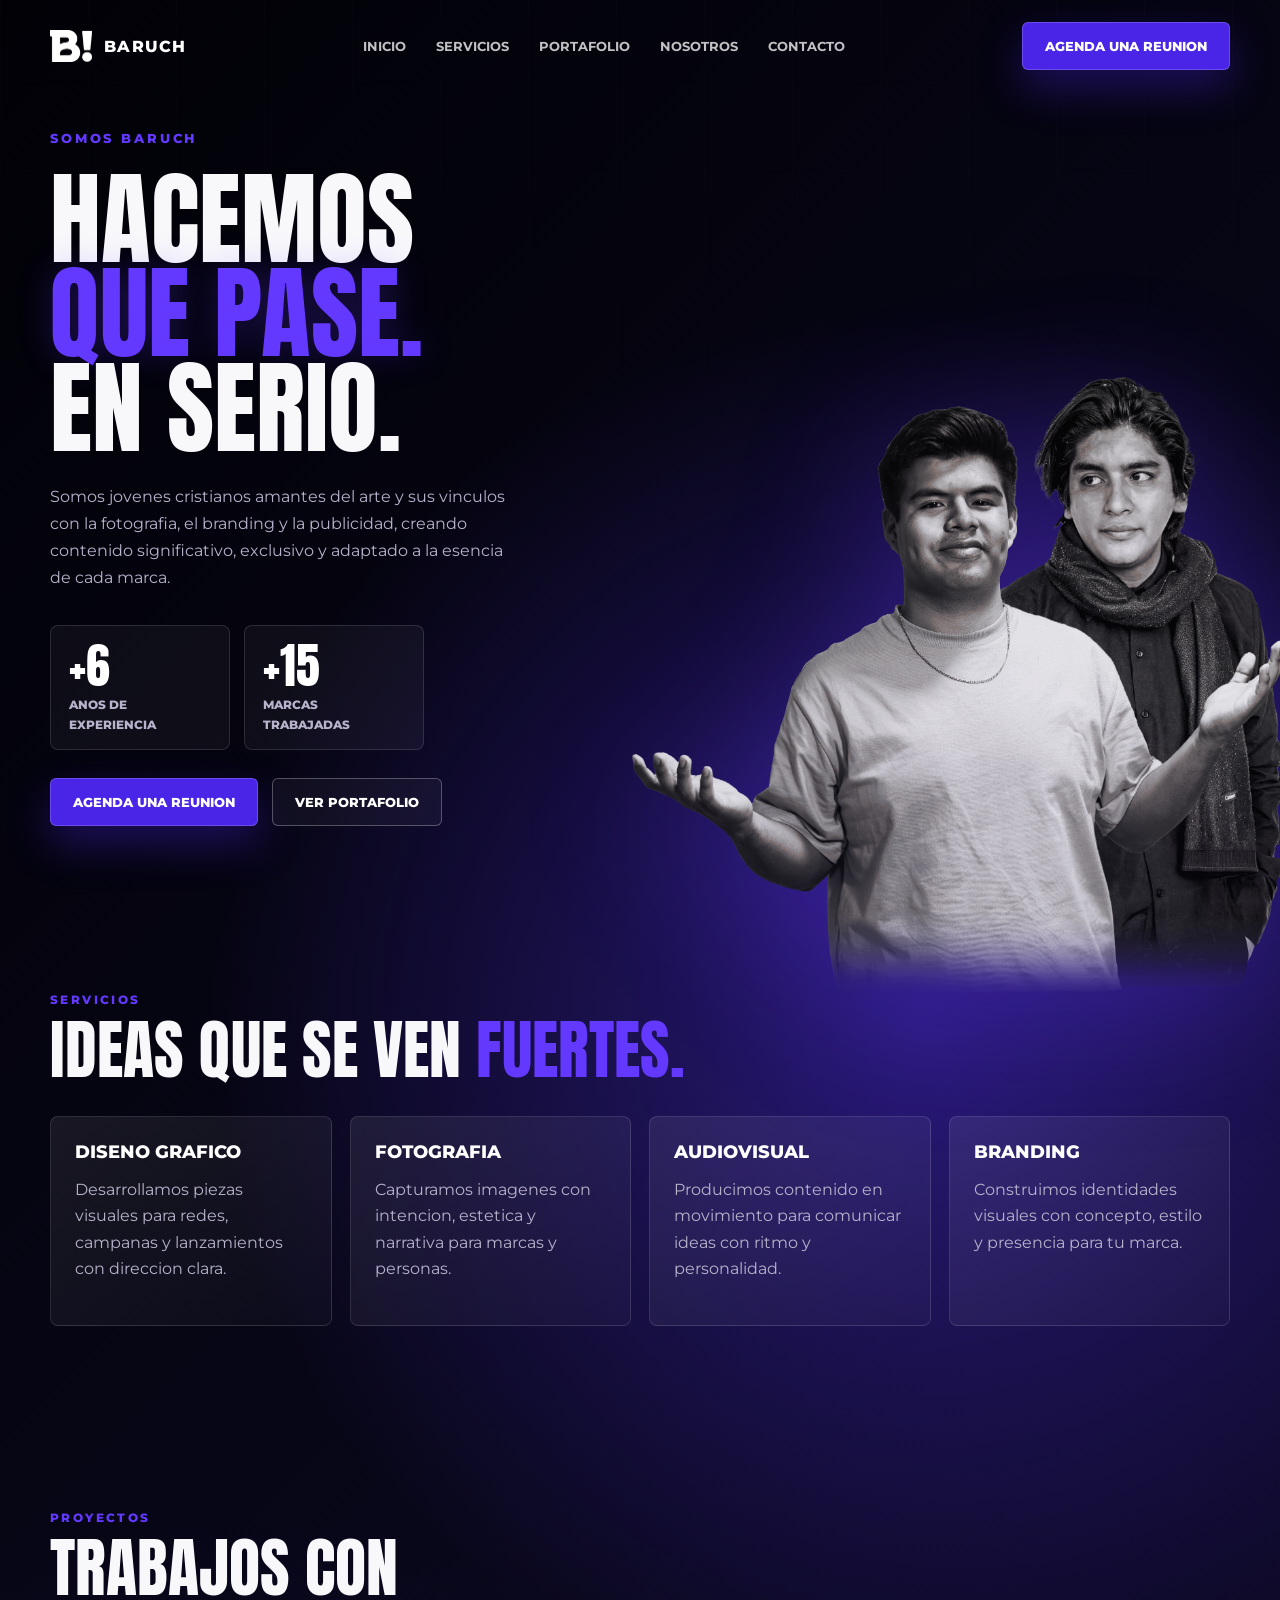
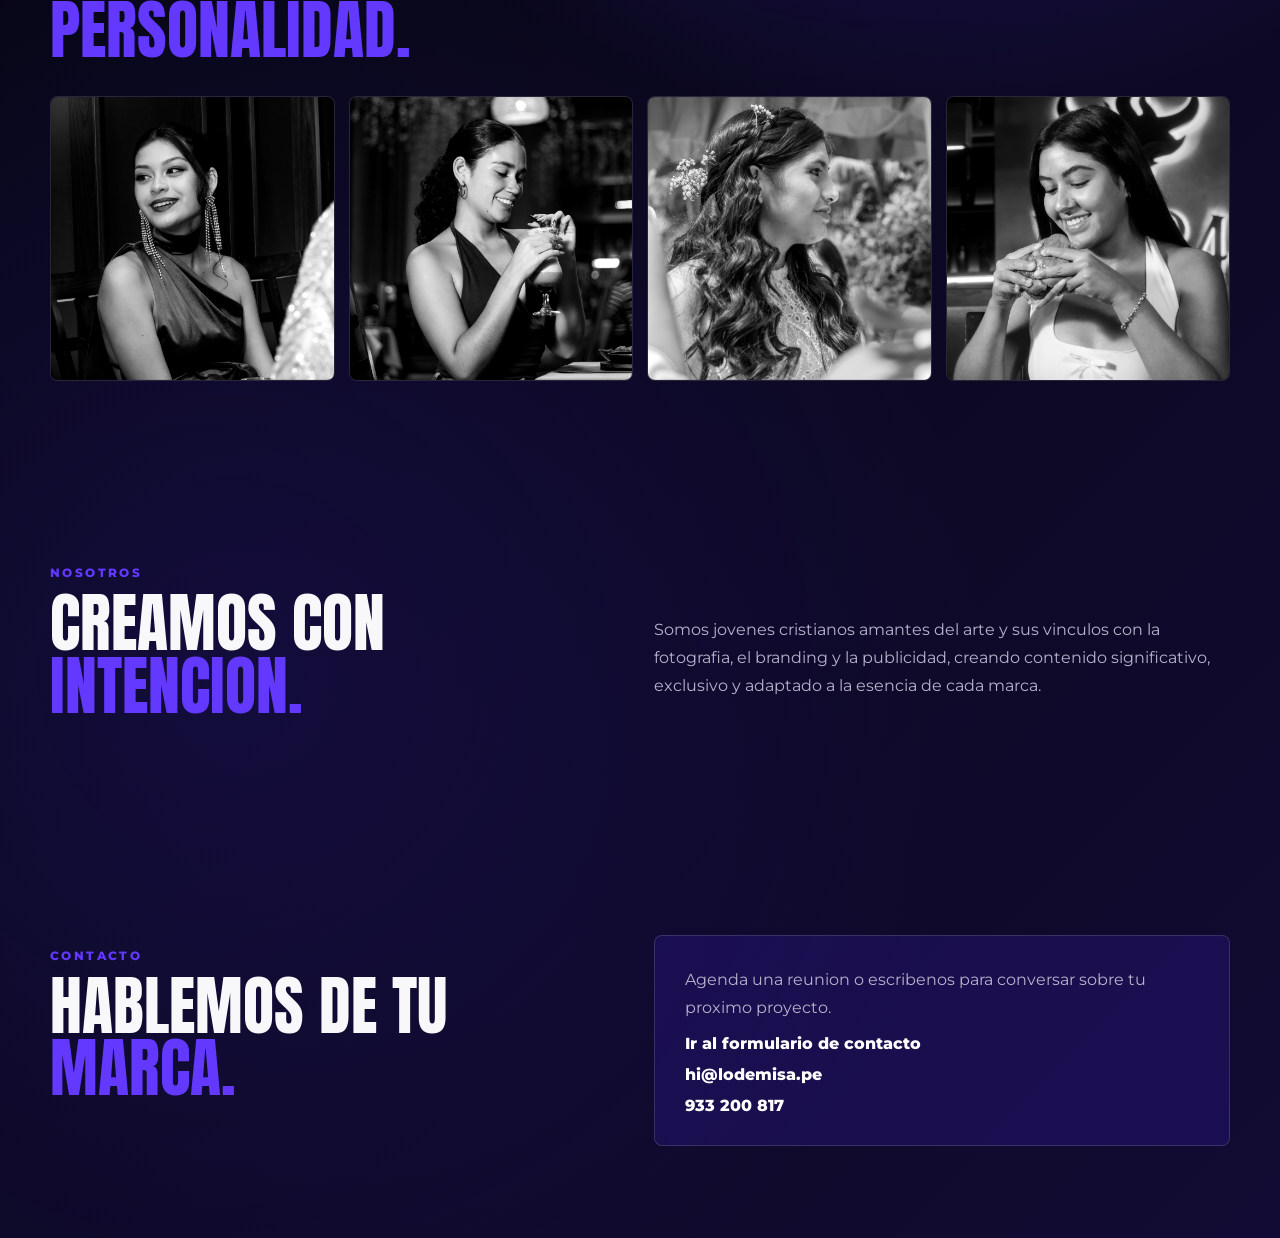
==== index.html @ 12bc4b77 "Raise image higher and fix counter animation" ====
﻿<!DOCTYPE html>
<html lang="es">
<head>
<meta charset="UTF-8">
<meta name="viewport" content="width=device-width, initial-scale=1.0">
<title>BARUCH Agency</title>
<link rel="icon" type="image/png" href="multimedia/BARUCH LOGO - 3D.jpg">
<link rel="preconnect" href="https://fonts.googleapis.com">
<link rel="preconnect" href="https://fonts.gstatic.com" crossorigin>
<link href="https://fonts.googleapis.com/css2?family=Anton&family=Montserrat:wght@400;600;700;800&display=swap" rel="stylesheet">
<!-- Updated deployment -->

<style>
:root{
    --bg:#05040d;
    --bg-deep:#010106;
    --purple:#4a25e8;
    --purple-bright:#6338ff;
    --white:#f8f8fb;
    --muted:#b8b3cc;
}
*{ margin:0; padding:0; box-sizing:border-box; }
html{ scroll-behavior:smooth; }
body{
    min-height:100vh;
    color:var(--white);
    font-family:'Montserrat',Arial,sans-serif;
    background:
        radial-gradient(circle at 72% 36%, rgba(88,51,255,.42), transparent 35%),
        radial-gradient(circle at 18% 80%, rgba(44,28,145,.25), transparent 30%),
        linear-gradient(135deg, var(--bg-deep) 0%, #080719 48%, #120b33 100%);
    overflow-x:hidden;
}
body::before{
    content:"";
    position:fixed;
    inset:0;
    pointer-events:none;
    background:
        linear-gradient(90deg, rgba(255,255,255,.035) 1px, transparent 1px),
        linear-gradient(0deg, rgba(255,255,255,.025) 1px, transparent 1px);
    background-size:88px 88px;
    mask-image:linear-gradient(to bottom, rgba(0,0,0,.4), transparent 70%);
}
.site-intro{
    position:fixed;
    inset:0;
    z-index:50;
    display:grid;
    place-items:center;
    background:#05040d;
    animation:introExit .7s ease forwards 1.9s;
}
.intro-logo{
    width:min(190px, 42vw);
    filter:drop-shadow(0 24px 70px rgba(99,56,255,.45));
    animation:introLogo 1.4s ease both;
}
.site-intro.is-hidden{
    display:none;
}
.container{ width:min(1180px, calc(100% - 40px)); margin:auto; position:relative; z-index:1; }
nav{ min-height:92px; display:flex; justify-content:space-between; align-items:center; gap:28px; }
.logo{ display:flex; align-items:center; gap:12px; color:white; font-weight:800; letter-spacing:.08em; text-decoration:none; }
.logo-mark{ width:42px; height:42px; display:block; object-fit:contain; }
.menu{ display:flex; gap:30px; align-items:center; }
.menu a{ color:rgba(255,255,255,.76); text-decoration:none; font-size:13px; font-weight:700; text-transform:uppercase; transition:.25s; }
.menu a:hover{ color:var(--white); }
.btn{
    display:inline-flex; align-items:center; justify-content:center;
    min-height:48px; padding:0 22px;
    border:1px solid rgba(255,255,255,.18); border-radius:6px;
    background:var(--purple); color:white; text-decoration:none;
    font-size:13px; font-weight:800; text-transform:uppercase;
    box-shadow:0 18px 42px rgba(74,37,232,.35);
}
.btn-secondary{
    display:inline-flex; align-items:center; justify-content:center;
    min-height:48px; padding:0 22px;
    border:1px solid rgba(255,255,255,.28); border-radius:6px;
    color:white; text-decoration:none; font-size:13px; font-weight:800;
    text-transform:uppercase; background:rgba(255,255,255,.04);
}
.hero{
    min-height:calc(100vh - 92px);
    display:grid;
    grid-template-columns:minmax(310px,.9fr) minmax(360px,1.1fr);
    align-items:center;
    gap:26px;
    position:relative;
}
.hero-left{ padding-bottom:36px; position:relative; z-index:3; }
.hero-small{ margin-bottom:26px; color:var(--purple-bright); font-size:13px; font-weight:800; letter-spacing:.22em; text-transform:uppercase; }
.hero-title-wrap{ position:relative; width:max-content; max-width:100%; margin-bottom:28px; }
.hero-title{ position:relative; z-index:1; max-width:530px; font-family:'Anton',Impact,'Arial Black',sans-serif; font-size:clamp(66px, 8vw, 116px); line-height:.92; font-weight:400; text-transform:uppercase; text-wrap:balance; }
.hero-title span{ display:block; color:var(--purple-bright); text-shadow:0 0 34px rgba(99,56,255,.28); }
.hero-resource{
    position:absolute;
    right:-120px;
    top:-140px;
    bottom:36px;
    width:clamp(500px, 60vw, 920px);
    height:auto;
    z-index:2;
    opacity:.96;
    filter:drop-shadow(0 30px 78px rgba(99,56,255,.42));
    transform-origin:center;
    animation:resourceReveal .8s ease-out both .35s, resourcePulse 5.6s ease-in-out infinite 1.2s;
}
.hero-text{ max-width:460px; margin-bottom:34px; color:var(--muted); line-height:1.7; font-size:16px; }
.hero-buttons{ display:flex; gap:14px; flex-wrap:wrap; }
.hero-stats{ display:grid; grid-template-columns:repeat(2, minmax(0, 180px)); gap:14px; margin:0 0 28px; }
.stat{ padding:16px 18px; border:1px solid rgba(255,255,255,.12); border-radius:8px; background:rgba(255,255,255,.045); animation:statIn .8s ease both; }
.stat:nth-child(2){ animation-delay:.12s; }
.stat strong{ display:block; margin-bottom:4px; color:white; font-family:'Anton',Impact,sans-serif; font-size:clamp(34px, 4vw, 48px); line-height:1; font-weight:400; }
.stat span{ color:var(--muted); font-size:12px; font-weight:800; line-height:1.35; text-transform:uppercase; }
.hero-right{ min-height:640px; position:relative; align-self:end; }

@keyframes introLogo{
    0%{ opacity:0; transform:scale(.82) translateY(18px); }
    45%{ opacity:1; transform:scale(1.04) translateY(0); }
    100%{ opacity:1; transform:scale(1); }
}

@keyframes introExit{
    to{ opacity:0; visibility:hidden; }
}

@keyframes resourceReveal{
    from{ opacity:0; transform:translateY(16px) scale(.82) rotate(-4deg); }
    to{ opacity:.92; transform:translateY(0) scale(1) rotate(0); }
}

@keyframes resourcePulse{
    0%, 100%{
        transform:translateY(0) scale(1) rotate(0);
        filter:drop-shadow(0 28px 70px rgba(99,56,255,.34));
    }
    45%{
        transform:translateY(-12px) scale(1.035) rotate(-1.5deg);
        filter:drop-shadow(0 38px 86px rgba(99,56,255,.5));
    }
    70%{
        transform:translateY(-7px) scale(1.01) rotate(1deg);
    }
}

@keyframes statIn{
    from{ opacity:0; transform:translateY(12px); }
    to{ opacity:1; transform:translateY(0); }
}

@media(prefers-reduced-motion:reduce){
    .site-intro,
    .intro-logo,
    .hero-resource,
    .stat{
        animation:none;
    }
}

.section{ padding:92px 0; scroll-margin-top:24px; }
.section-header{ max-width:720px; margin-bottom:34px; }
.section-kicker{ margin-bottom:12px; color:var(--purple-bright); font-size:12px; font-weight:800; letter-spacing:.2em; text-transform:uppercase; }
.section-title{ font-family:'Anton',Impact,'Arial Black',sans-serif; font-size:clamp(44px, 5vw, 72px); line-height:.98; font-weight:400; text-transform:uppercase; }
.section-title span{ color:var(--purple-bright); }

.cards{ display:grid; grid-template-columns:repeat(4, minmax(0, 1fr)); gap:18px; }
.card{ display:block; min-height:210px; padding:24px; border:1px solid rgba(255,255,255,.12); border-radius:8px; background:linear-gradient(145deg, rgba(255,255,255,.08), rgba(255,255,255,.025)); text-decoration:none; transition:.25s; }
.card:hover{ border-color:rgba(255,255,255,.26); transform:translateY(-4px); }
.card h3{ margin-bottom:14px; color:white; font-size:18px; font-weight:800; text-transform:uppercase; }
.card p{ color:var(--muted); line-height:1.65; }

.project-grid{ display:grid; grid-template-columns:repeat(4, minmax(0, 1fr)); gap:14px; }
.project{ min-height:280px; overflow:hidden; border-radius:8px; border:1px solid rgba(255,255,255,.12); background:#0b0820; }
.project img{ width:100%; height:100%; min-height:280px; display:block; object-fit:cover; filter:grayscale(100%) contrast(1.06); transition:.3s; }
.project:hover img{ filter:grayscale(0%) contrast(1.05); transform:scale(1.04); }
.about-block, .contact-block{ display:grid; grid-template-columns:1fr 1fr; gap:28px; align-items:center; }
.about-block p, .contact-block p{ color:var(--muted); line-height:1.75; }
.contact-panel{ padding:30px; border-radius:8px; border:1px solid rgba(255,255,255,.14); background:rgba(74,37,232,.18); }
.contact-panel a{ display:block; margin-top:12px; color:white; font-weight:800; text-decoration:none; }

@media(max-width:960px){
    nav{ flex-wrap:wrap; justify-content:center; padding:18px 0; }
    .menu{ order:3; width:100%; justify-content:center; gap:18px; flex-wrap:wrap; }
    .hero{ min-height:auto; grid-template-columns:1fr; padding:42px 0 0; text-align:center; }
    .hero-left{ padding-bottom:0; }
    .hero-text{ margin-left:auto; margin-right:auto; }
    .hero-buttons{ justify-content:center; }
    .hero-title-wrap{ margin-left:auto; margin-right:auto; }
    .hero-resource{ right:8%; bottom:36px; width:min(360px, 86vw); opacity:.86; }
    .hero-stats{ justify-content:center; margin-left:auto; margin-right:auto; }
    .hero-right{ min-height:500px; overflow:hidden; }
    .cards, .project-grid, .about-block, .contact-block{ grid-template-columns:1fr; }
}
@media(max-width:620px){
    .container{ width:min(100% - 28px, 1180px); }
    nav .btn{ display:none; }
    .menu a{ font-size:12px; }
    .hero-title{ font-size:clamp(56px, 18vw, 84px); }
    .hero-stats{ grid-template-columns:1fr; }
    .hero-right{ min-height:420px; }
}
</style>
</head>

<body>
<div class="site-intro" id="siteIntro" aria-hidden="true">
    <img class="intro-logo" src="multimedia/ISOTIPO BARUCH!.png" alt="">
</div>

<div class="container">
    <nav>
        <a href="index.html#inicio" class="logo">
            <img src="multimedia/ISOTIPO BARUCH!.png" alt="Baruch Agency" class="logo-mark">
            <span>BARUCH</span>
        </a>
        <div class="menu">
            <a href="index.html#inicio">Inicio</a>
            <a href="index.html#servicios">Servicios</a>
            <a href="light.html">Portafolio</a>
            <a href="index.html#nosotros">Nosotros</a>
            <a href="pagjavasscrio.html">Contacto</a>
        </div>
        <a href="pagjavasscrio.html" class="btn">Agenda una reunion</a>
    </nav>

    <section class="hero" id="inicio">
        <div class="hero-left">
            <div class="hero-small">Somos Baruch</div>
            <div class="hero-title-wrap">
                <h1 class="hero-title">
                    Hacemos
                    <span>que pase.</span>
                    En serio.
                </h1>
            </div>
            <p class="hero-text">
                Somos jovenes cristianos amantes del arte y sus vinculos con la fotografia, el branding y la publicidad, creando contenido significativo, exclusivo y adaptado a la esencia de cada marca.
            </p>
            <div class="hero-stats" aria-label="Indicadores de Baruch">
                <div class="stat">
                    <strong data-count="6">+0</strong>
                    <span>anos de experiencia</span>
                </div>
                <div class="stat">
                    <strong data-count="15">+0</strong>
                    <span>marcas trabajadas</span>
                </div>
            </div>
            <div class="hero-buttons">
                <a href="pagjavasscrio.html" class="btn">Agenda una reunion</a>
                <a href="light.html#videos" class="btn-secondary">Ver portafolio</a>
            </div>
        </div>

        <div class="hero-right" aria-hidden="true">
            <img class="hero-resource" src="multimedia/RECURSO - BARUCH1.png" alt="">
        </div>
    </section>

    <section class="section" id="servicios">
        <div class="section-header">
            <div class="section-kicker">Servicios</div>
            <h2 class="section-title">Ideas que se ven <span>fuertes.</span></h2>
        </div>
        <div class="cards">
            <a class="card" href="light.html#piezas-graficas">
                <h3>Diseno Grafico</h3>
                <p>Desarrollamos piezas visuales para redes, campanas y lanzamientos con direccion clara.</p>
            </a>
            <a class="card" href="light.html#videos">
                <h3>Fotografia</h3>
                <p>Capturamos imagenes con intencion, estetica y narrativa para marcas y personas.</p>
            </a>
            <a class="card" href="light.html#videos">
                <h3>Audiovisual</h3>
                <p>Producimos contenido en movimiento para comunicar ideas con ritmo y personalidad.</p>
            </a>
            <a class="card" href="light.html#branding">
                <h3>Branding</h3>
                <p>Construimos identidades visuales con concepto, estilo y presencia para tu marca.</p>
            </a>
        </div>
    </section>
    <section class="section" id="proyectos">
        <div class="section-header">
            <div class="section-kicker">Proyectos</div>
            <h2 class="section-title">Trabajos con <span>personalidad.</span></h2>
        </div>
        <div class="project-grid">
            <a class="project" href="light.html#piezas-graficas" aria-label="Ver portafolio">
                <img src="multimedia/karina.png" alt="Proyecto Karina">
            </a>
            <a class="project" href="light.html#piezas-graficas" aria-label="Ver portafolio">
                <img src="multimedia/DOMI.png" alt="Proyecto Domi">
            </a>
            <a class="project" href="light.html#piezas-graficas" aria-label="Ver portafolio">
                <img src="multimedia/tambo.png" alt="Proyecto Tambo">
            </a>
            <a class="project" href="light.html#piezas-graficas" aria-label="Ver portafolio">
                <img src="multimedia/BELEN.png" alt="Proyecto Belen">
            </a>
        </div>
    </section>

    <section class="section" id="nosotros">
        <div class="about-block">
            <div class="section-header">
                <div class="section-kicker">Nosotros</div>
                <h2 class="section-title">Creamos con <span>intencion.</span></h2>
            </div>
            <p>Somos jovenes cristianos amantes del arte y sus vinculos con la fotografia, el branding y la publicidad, creando contenido significativo, exclusivo y adaptado a la esencia de cada marca.</p>
        </div>
    </section>

    <section class="section" id="contacto">
        <div class="contact-block">
            <div class="section-header">
                <div class="section-kicker">Contacto</div>
                <h2 class="section-title">Hablemos de tu <span>marca.</span></h2>
            </div>
            <div class="contact-panel">
                <p>Agenda una reunion o escribenos para conversar sobre tu proximo proyecto.</p>
                <a href="pagjavasscrio.html">Ir al formulario de contacto</a>
                <a href="mailto:hi@lodemisa.pe">hi@lodemisa.pe</a>
                <a href="tel:+51933200817">933 200 817</a>
            </div>
        </div>
    </section>
</div>
<script>
const intro = document.getElementById("siteIntro");
window.addEventListener("load", () => {
    window.setTimeout(() => intro.classList.add("is-hidden"), 2600);
});

const counters = document.querySelectorAll("[data-count]");
const animateCounter = (counter) => {
    const target = Number(counter.dataset.count);
    const duration = 850;
    const start = performance.now();

    const tick = (now) => {
        const progress = Math.min((now - start) / duration, 1);
        const eased = 1 - Math.pow(1 - progress, 3);
        counter.textContent = `+${Math.round(target * eased)}`;
        if (progress < 1) requestAnimationFrame(tick);
    };

    requestAnimationFrame(tick);
};

const counterObserver = new IntersectionObserver((entries, observer) => {
    entries.forEach((entry) => {
        if (!entry.isIntersecting) return;
        animateCounter(entry.target);
        observer.unobserve(entry.target);
    });
}, { threshold:.5 });

// Observe counters and trigger animation if already visible
window.addEventListener("DOMContentLoaded", () => {
    counters.forEach((counter) => {
        animateCounter(counter);
        counterObserver.observe(counter);
    });
});

</script>
</body>
</html>
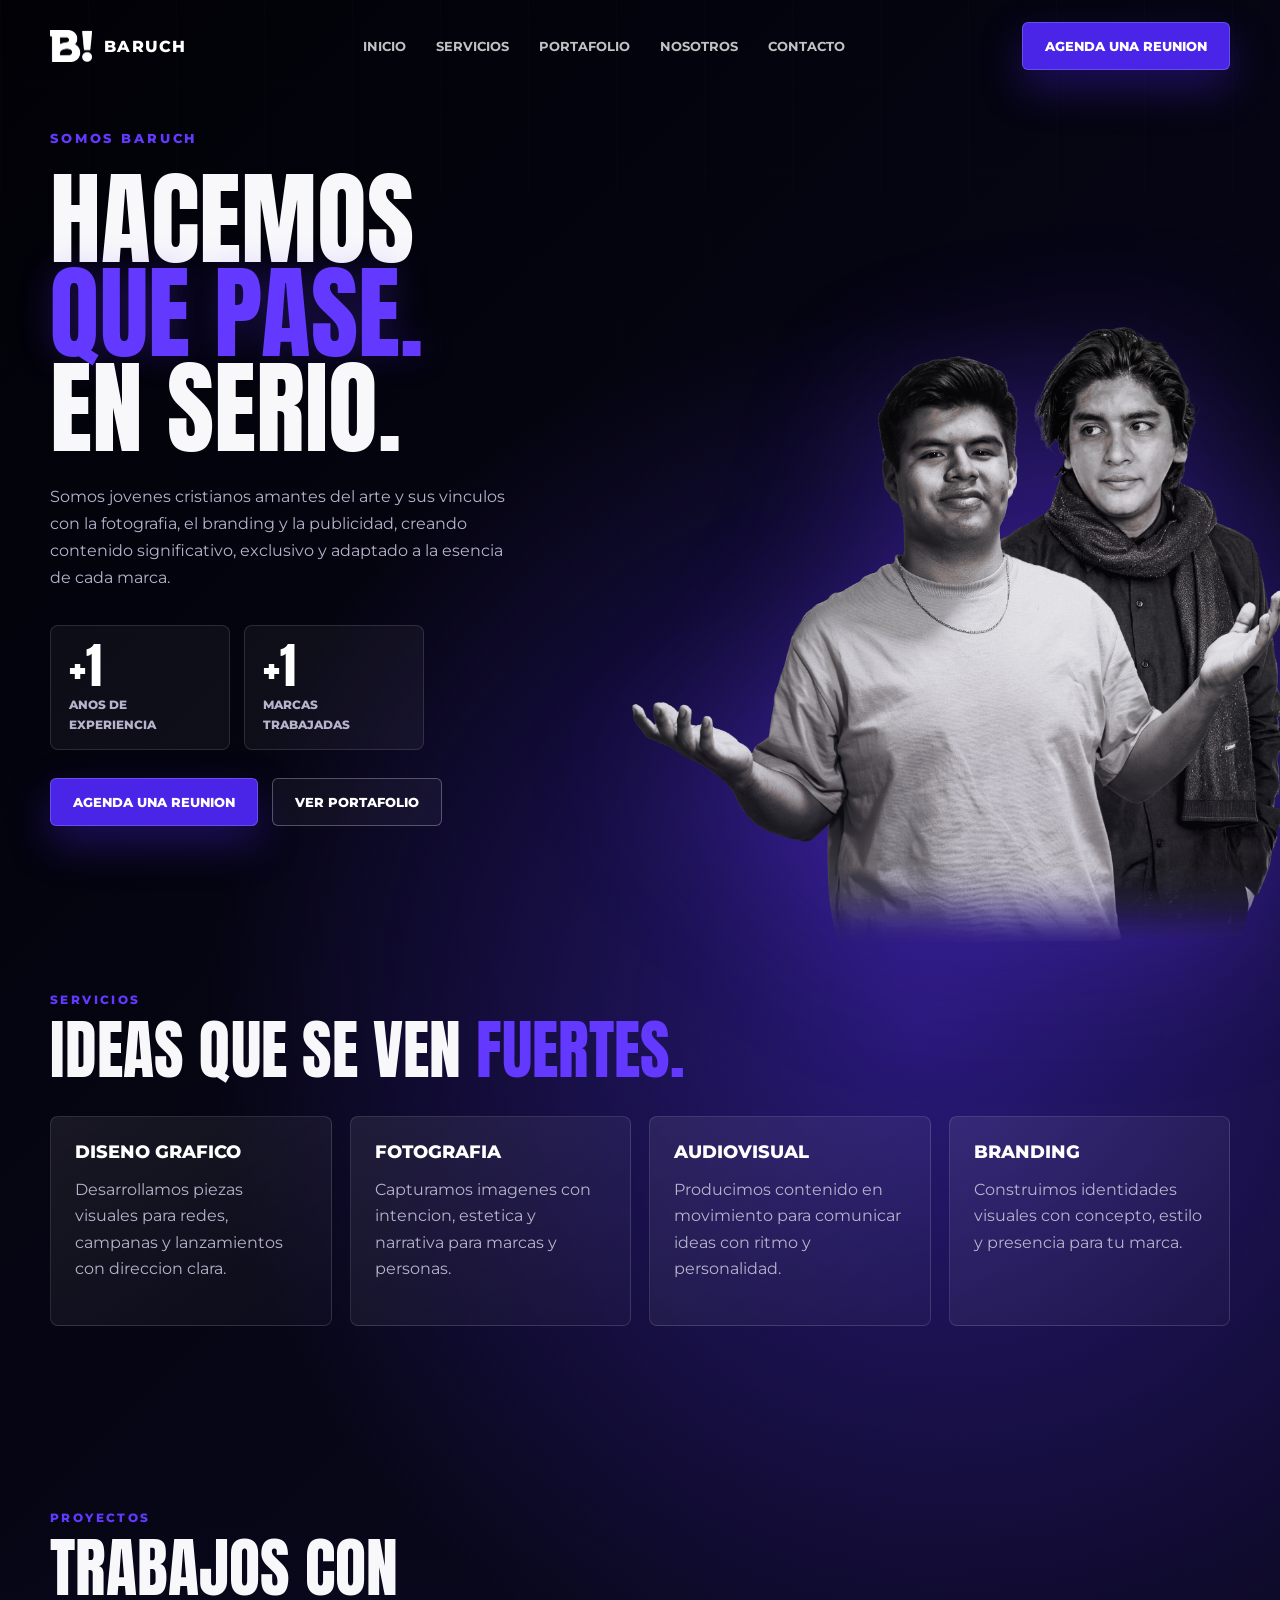
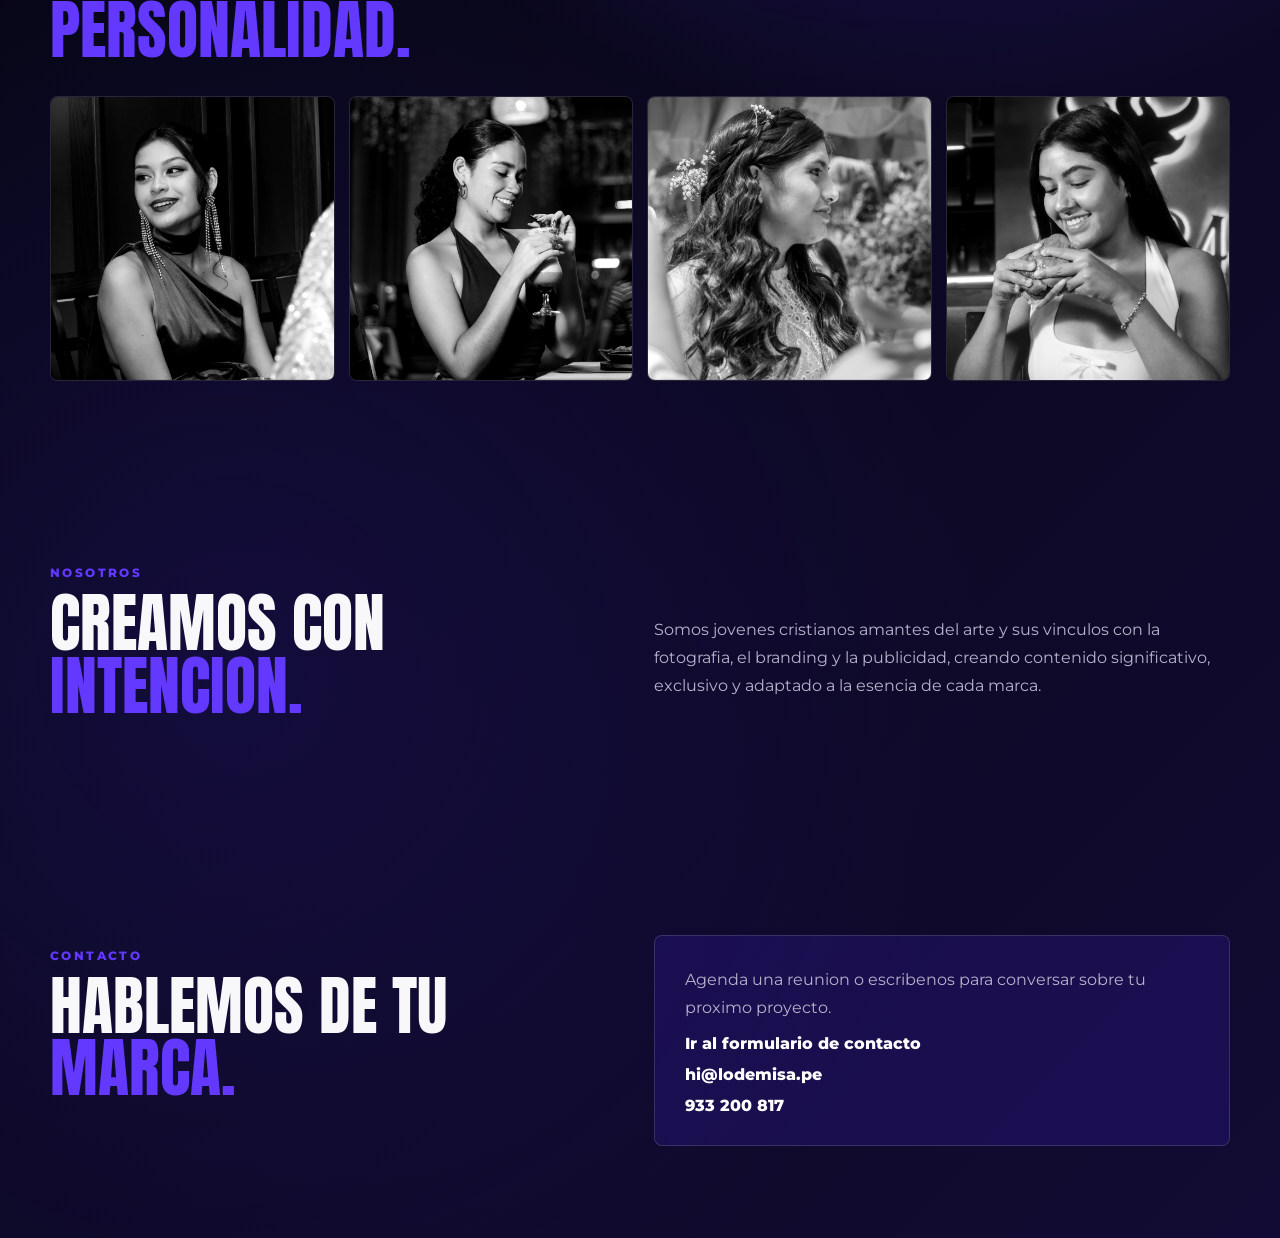
==== commit e49fcef3: "Actualizacion" ====
--- a/index.html
+++ b/index.html
@@ -97,7 +97,7 @@
 .hero-resource{
     position:absolute;
     right:-120px;
-    top:-140px;
+    top:-190px;
     bottom:36px;
     width:clamp(500px, 60vw, 920px);
     height:auto;
@@ -331,17 +331,15 @@
 </div>
 <script>
 const intro = document.getElementById("siteIntro");
-window.addEventListener("load", () => {
-    window.setTimeout(() => intro.classList.add("is-hidden"), 2600);
-});
-
 const counters = document.querySelectorAll("[data-count]");
+
 const animateCounter = (counter) => {
     const target = Number(counter.dataset.count);
-    const duration = 850;
-    const start = performance.now();
-
-    const tick = (now) => {
+    const duration = 1200;
+    const start = Date.now();
+
+    const tick = () => {
+        const now = Date.now();
         const progress = Math.min((now - start) / duration, 1);
         const eased = 1 - Math.pow(1 - progress, 3);
         counter.textContent = `+${Math.round(target * eased)}`;
@@ -359,14 +357,20 @@
     });
 }, { threshold:.5 });
 
-// Observe counters and trigger animation if already visible
-window.addEventListener("DOMContentLoaded", () => {
-    counters.forEach((counter) => {
-        animateCounter(counter);
-        counterObserver.observe(counter);
-    });
+window.addEventListener("load", () => {
+    setTimeout(() => {
+        intro.classList.add("is-hidden");
+
+        counters.forEach((counter) => {
+            const rect = counter.getBoundingClientRect();
+            if (rect.top < window.innerHeight && rect.bottom > 0) {
+                animateCounter(counter);
+            } else {
+                counterObserver.observe(counter);
+            }
+        });
+    }, 2600);
 });
-
 </script>
 </body>
-</html>
+</html>
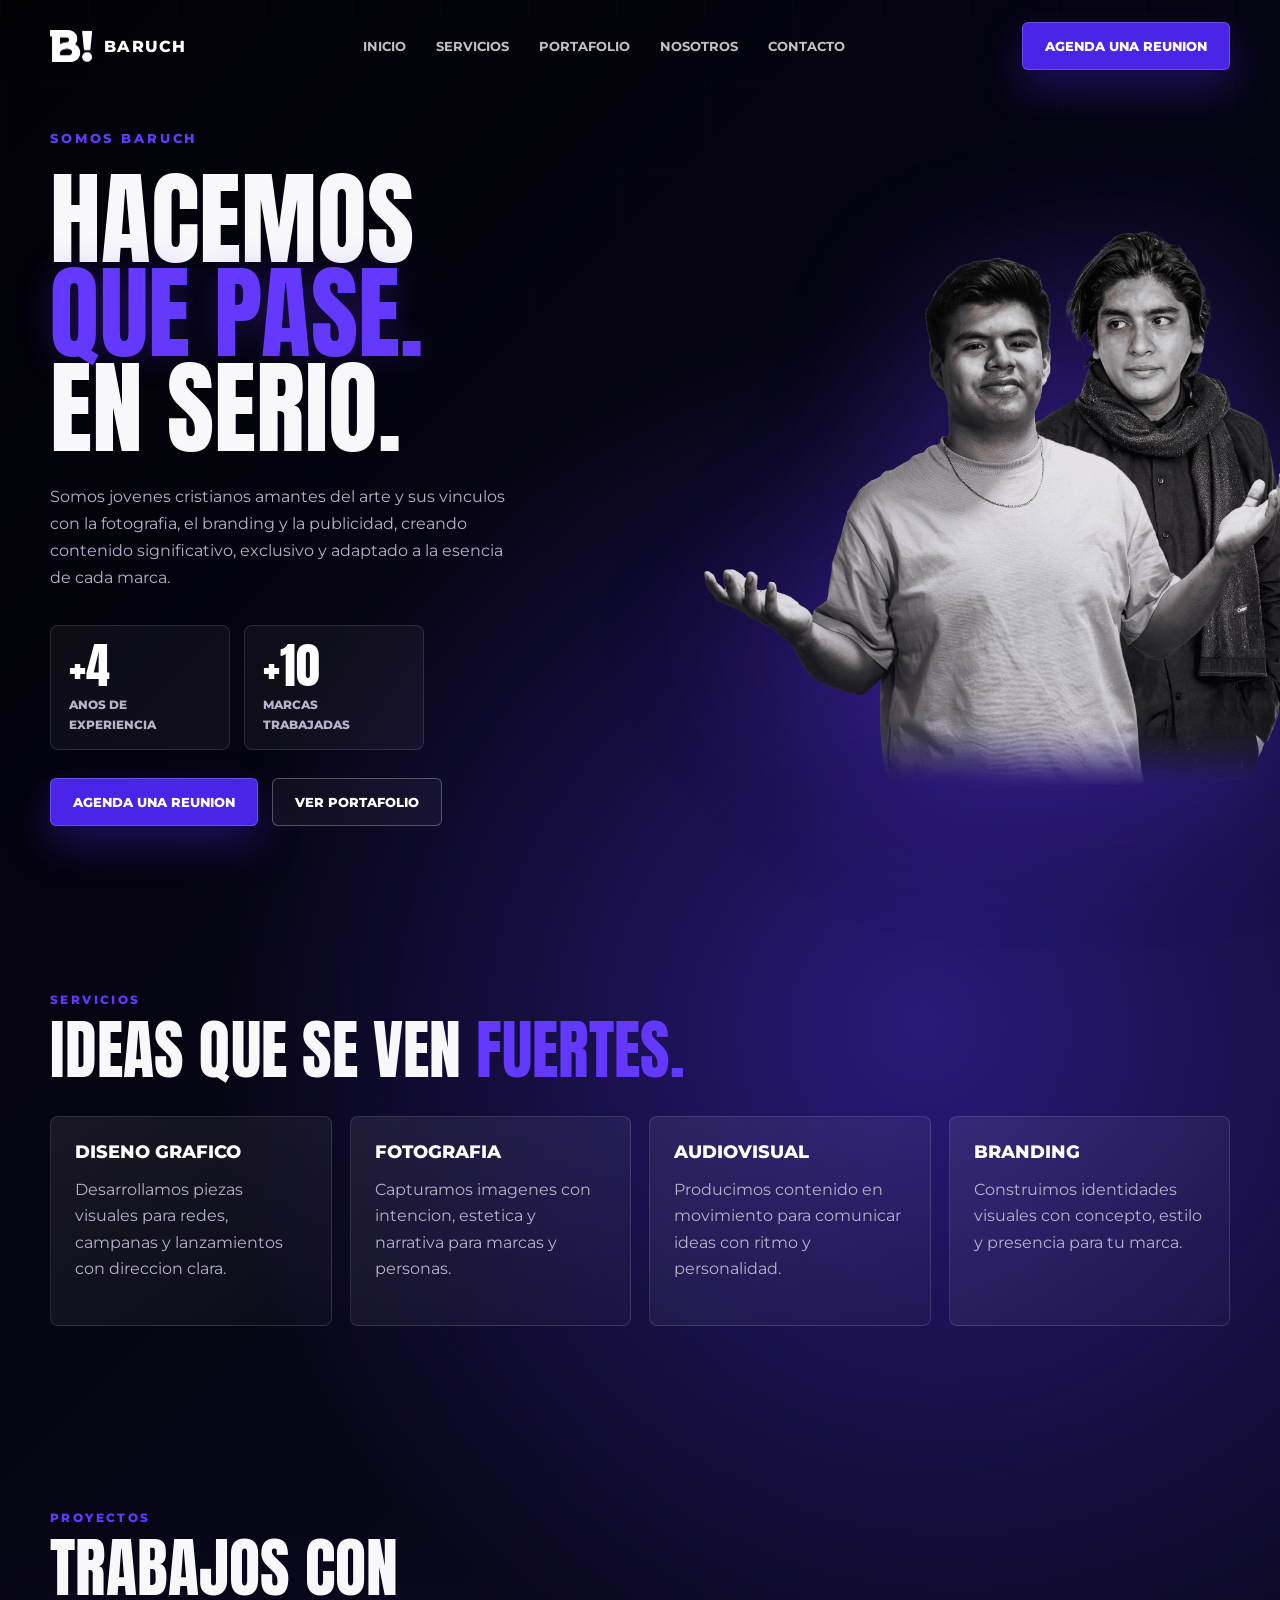
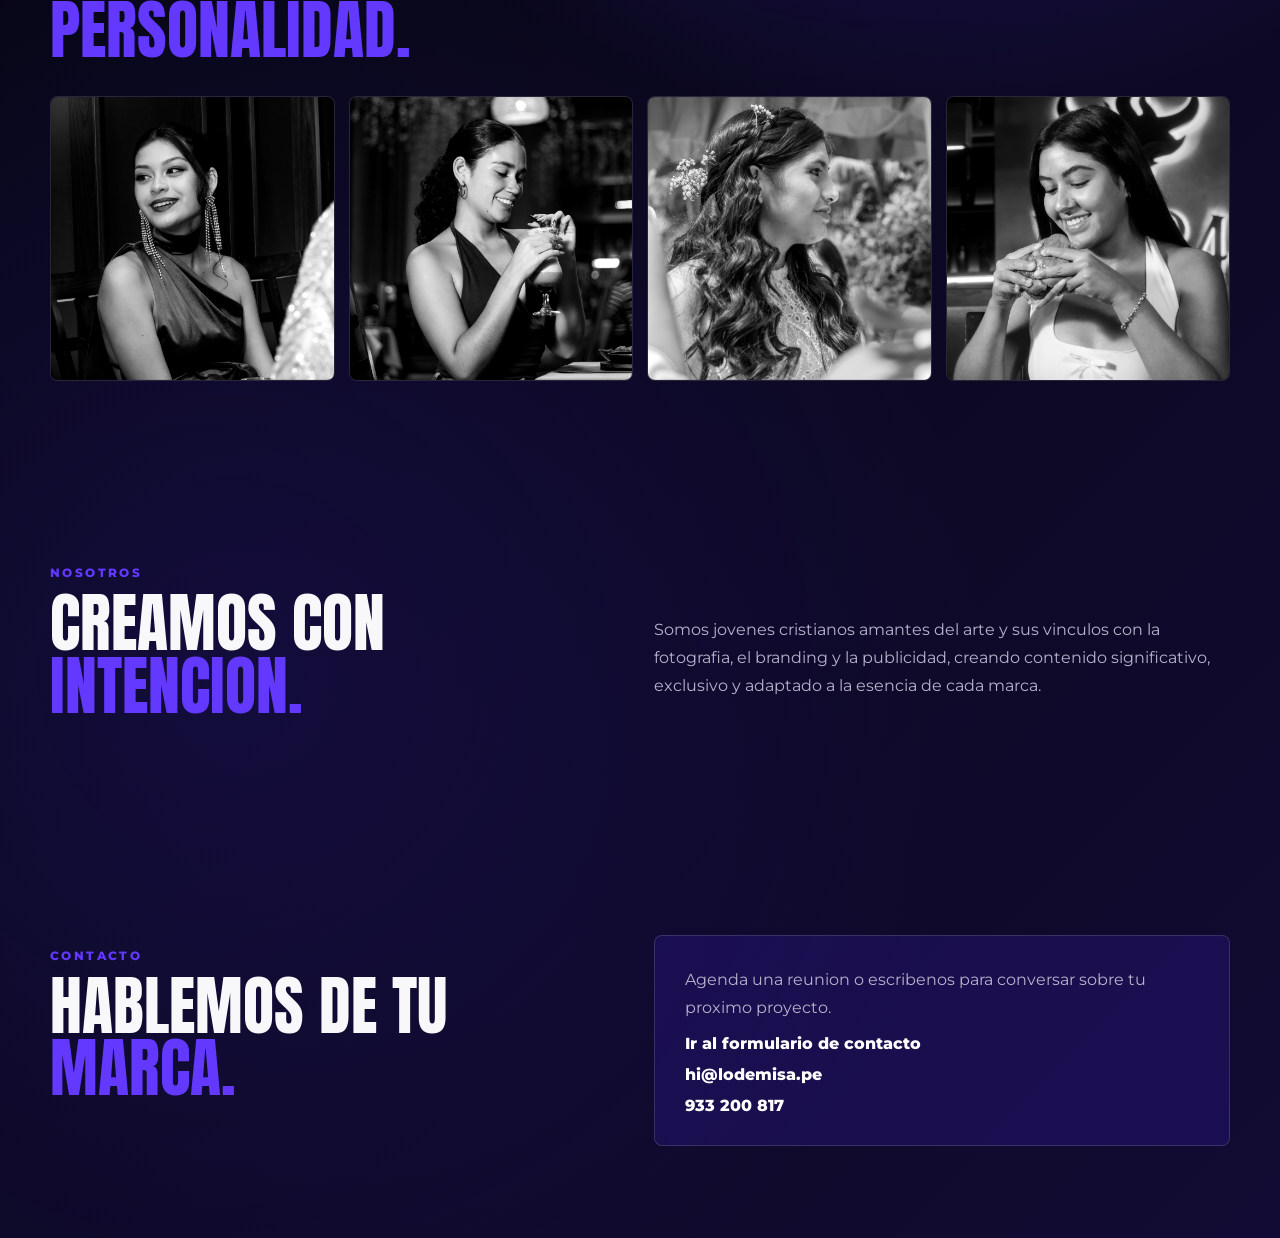
==== commit bdc026c3: "Actualizacion" ====
--- a/index.html
+++ b/index.html
@@ -97,9 +97,9 @@
 .hero-resource{
     position:absolute;
     right:-120px;
-    top:-190px;
+    top:-260px;
     bottom:36px;
-    width:clamp(500px, 60vw, 920px);
+    width:clamp(460px, 54vw, 820px);
     height:auto;
     z-index:2;
     opacity:.96;
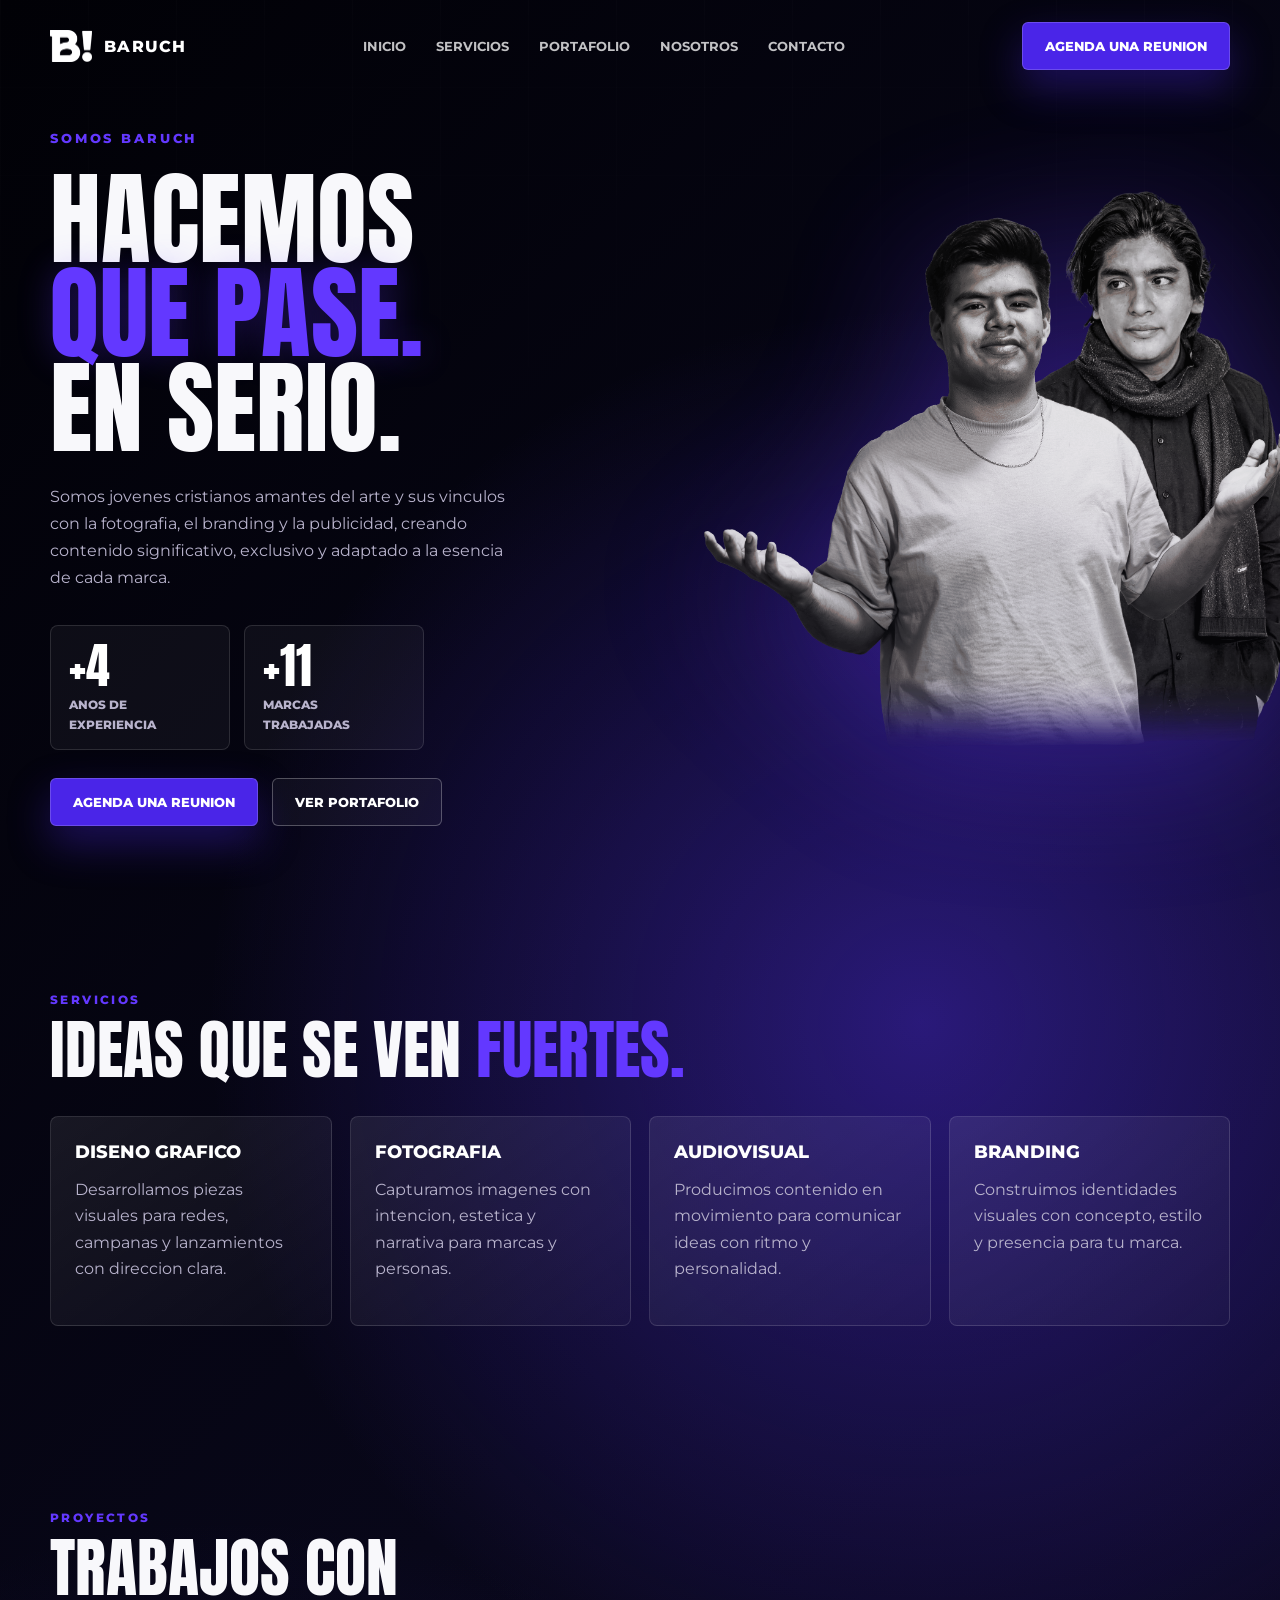
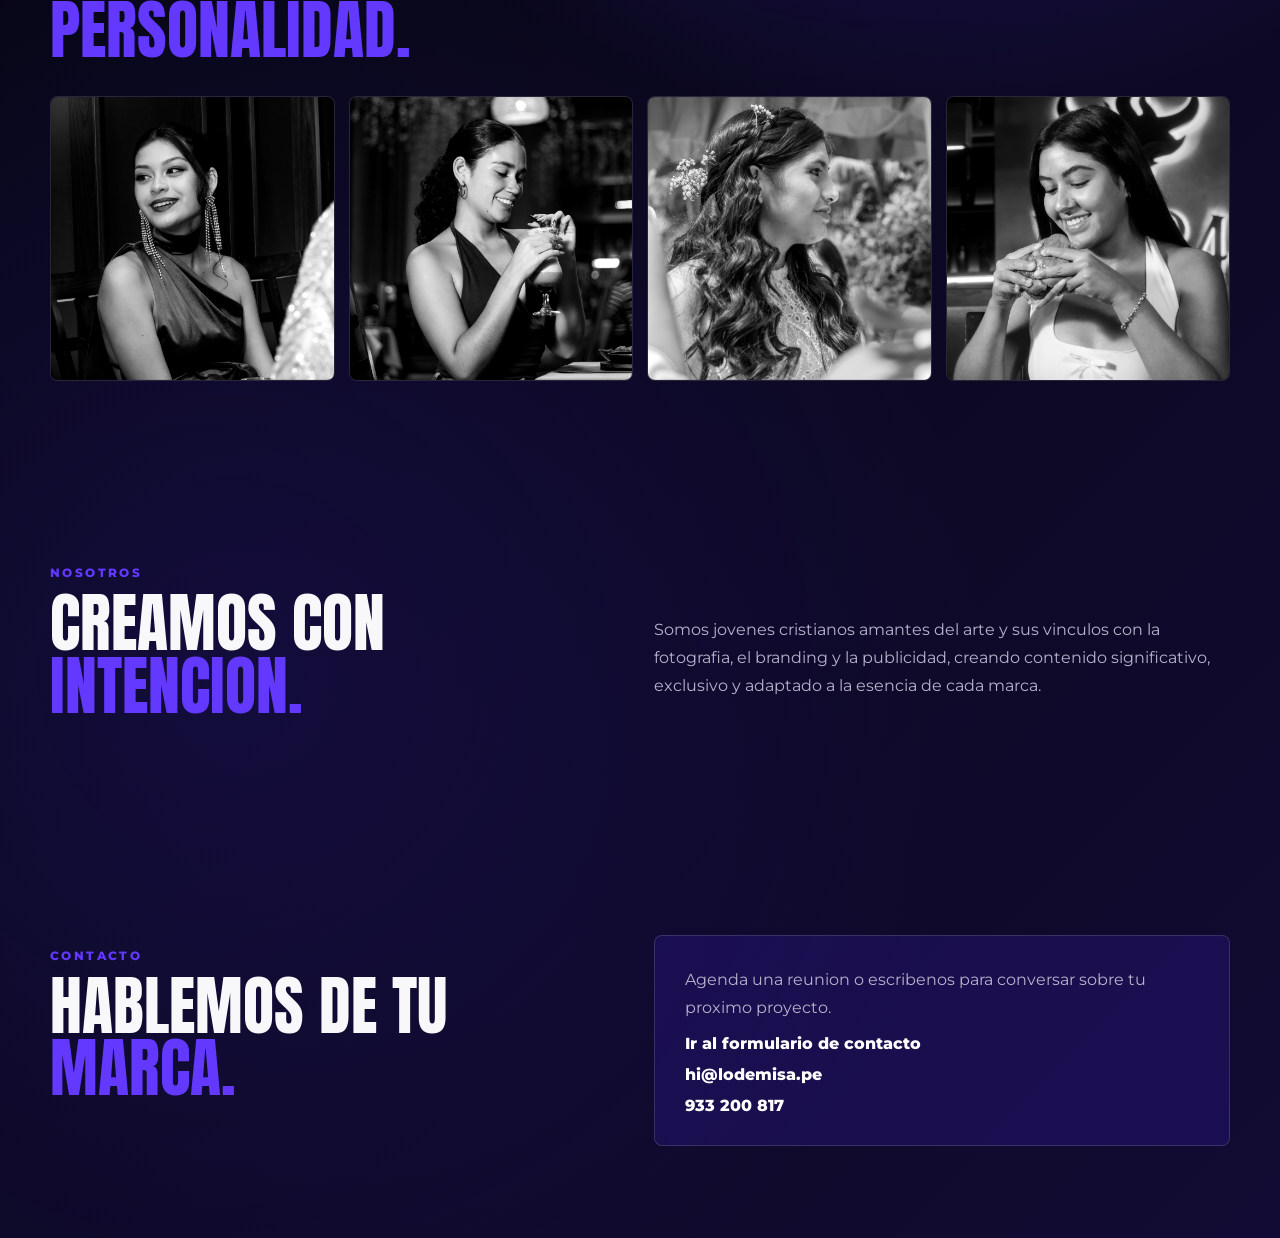
==== commit 9d8c74e9: "Actualizacion" ====
--- a/index.html
+++ b/index.html
@@ -97,7 +97,7 @@
 .hero-resource{
     position:absolute;
     right:-120px;
-    top:-260px;
+    top:-300px;
     bottom:36px;
     width:clamp(460px, 54vw, 820px);
     height:auto;
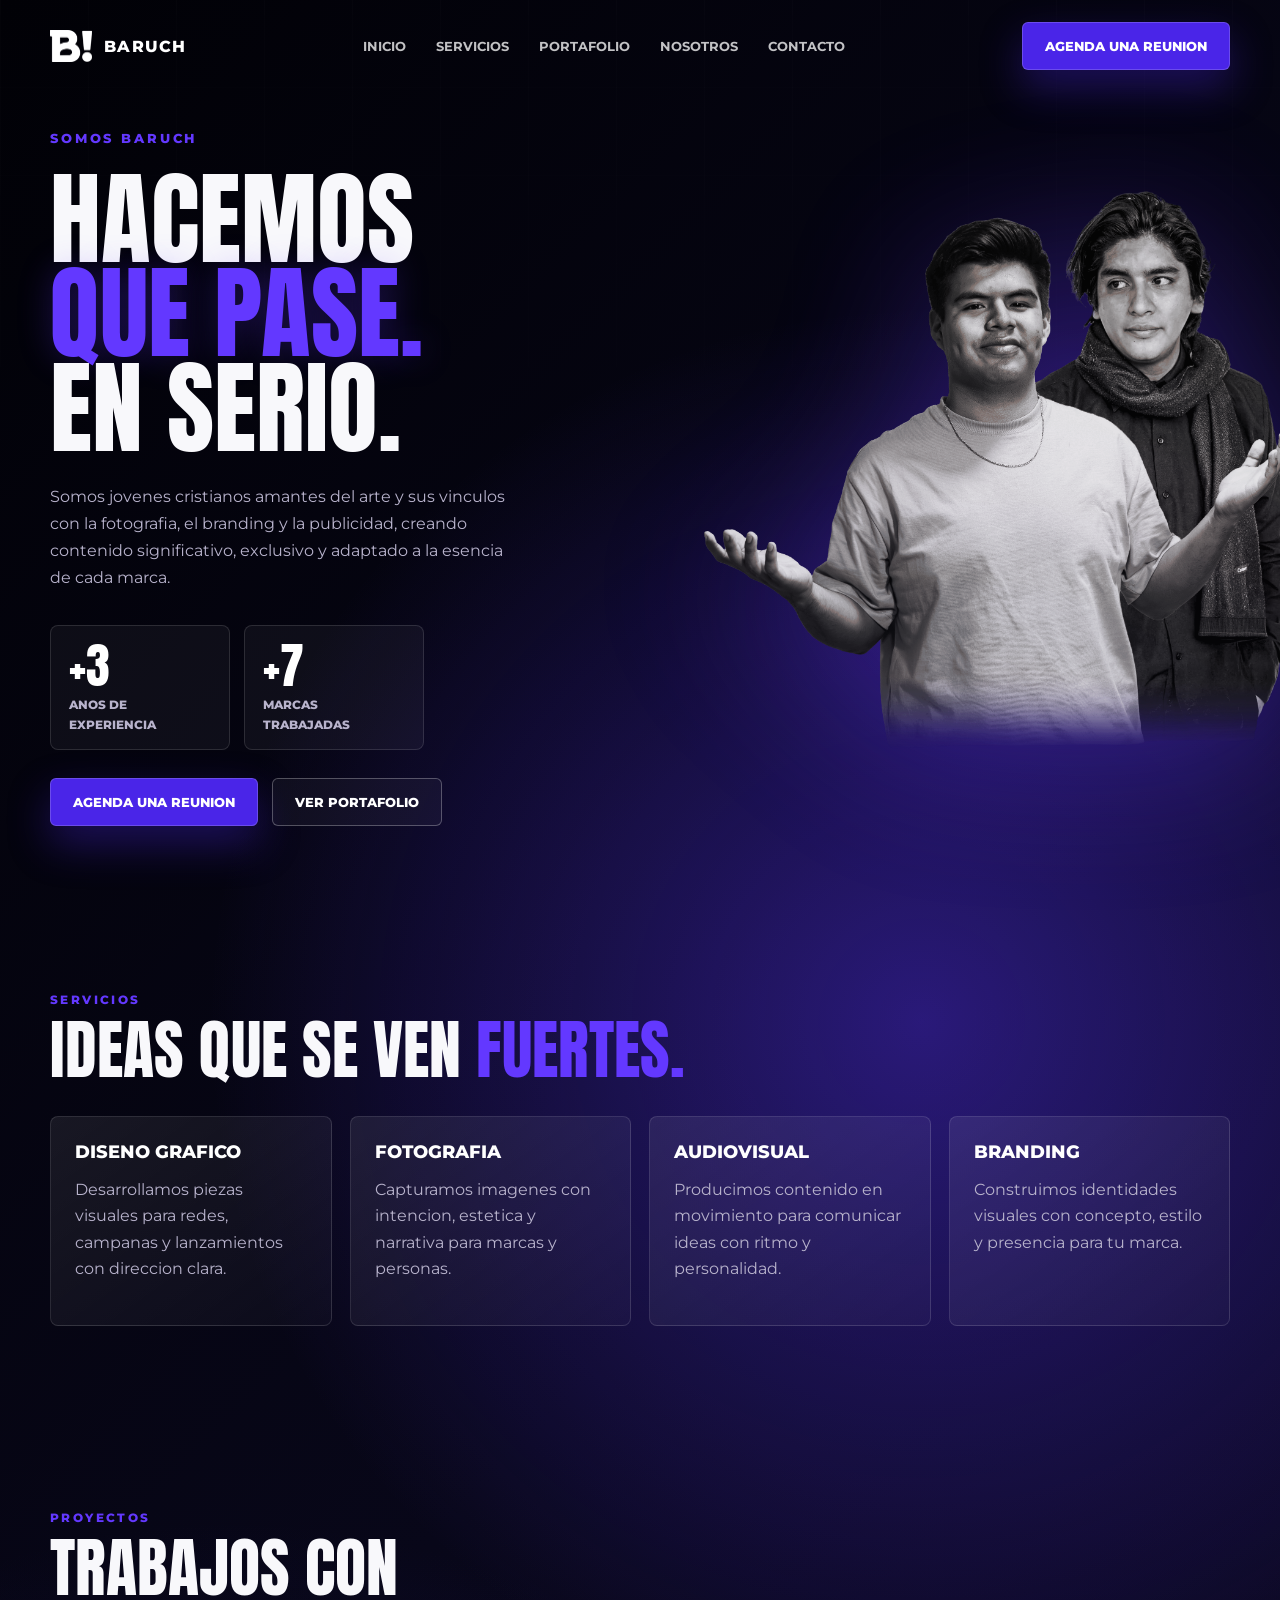
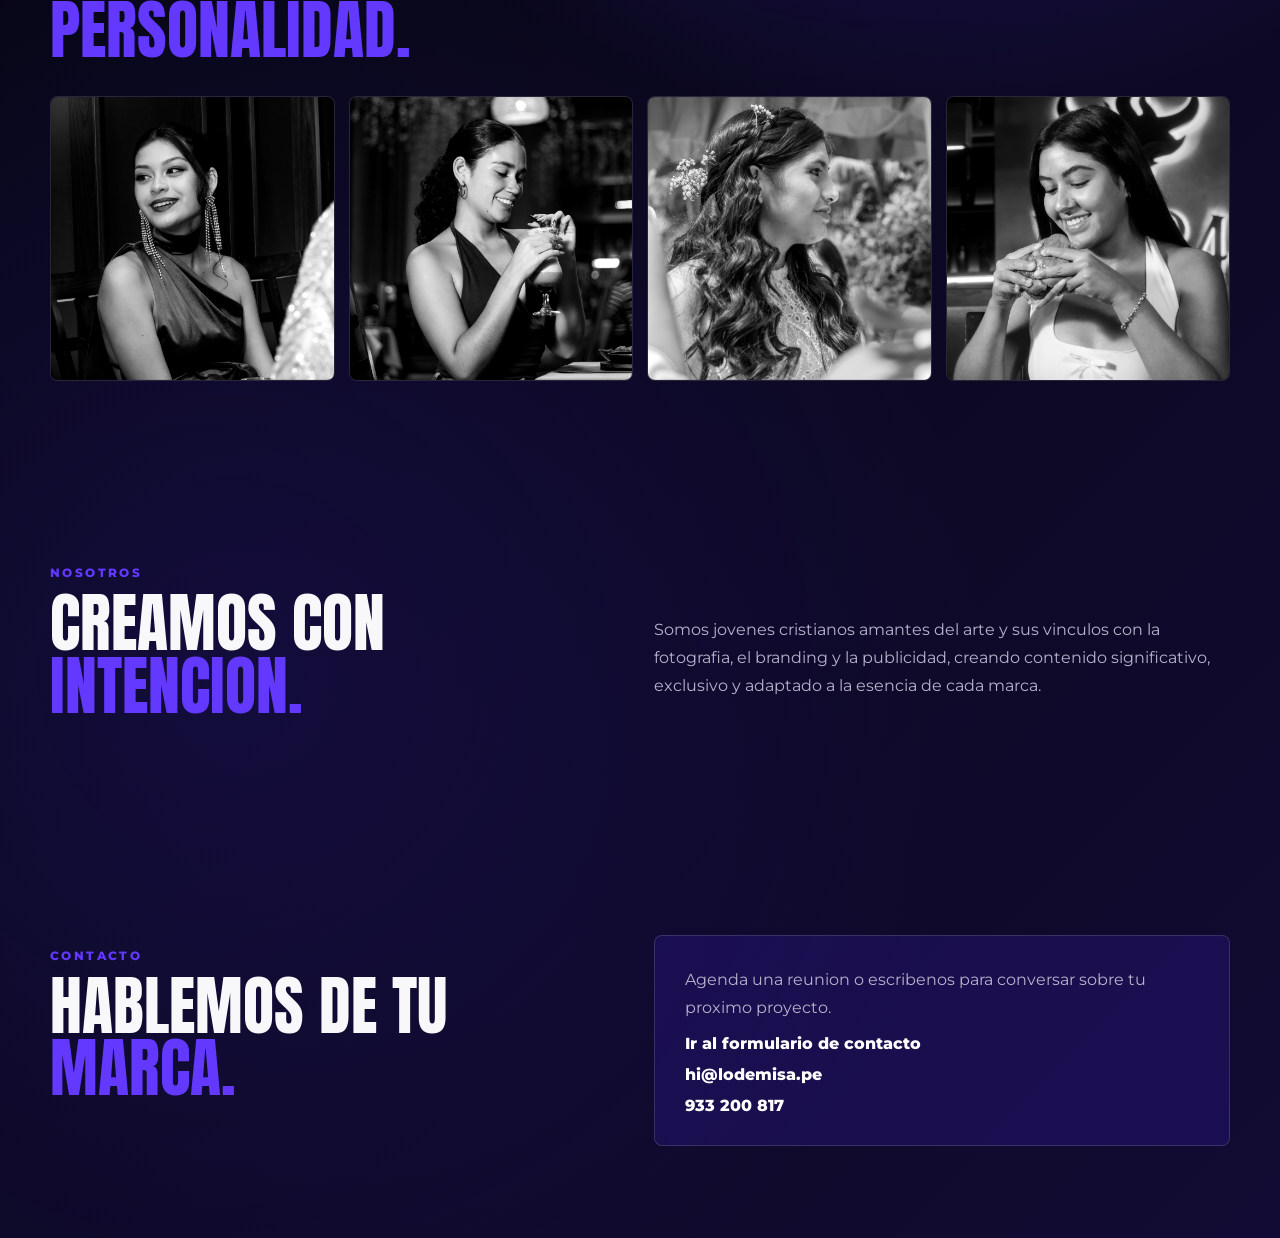
==== commit 4b342fe1: "Fix navigation links to work with GitHub Pages" ====
--- a/index.html
+++ b/index.html
@@ -211,15 +211,15 @@
 
 <div class="container">
     <nav>
-        <a href="index.html#inicio" class="logo">
+        <a href="#inicio" class="logo">
             <img src="multimedia/ISOTIPO BARUCH!.png" alt="Baruch Agency" class="logo-mark">
             <span>BARUCH</span>
         </a>
         <div class="menu">
-            <a href="index.html#inicio">Inicio</a>
-            <a href="index.html#servicios">Servicios</a>
+            <a href="#inicio">Inicio</a>
+            <a href="#servicios">Servicios</a>
             <a href="light.html">Portafolio</a>
-            <a href="index.html#nosotros">Nosotros</a>
+            <a href="#nosotros">Nosotros</a>
             <a href="pagjavasscrio.html">Contacto</a>
         </div>
         <a href="pagjavasscrio.html" class="btn">Agenda una reunion</a>
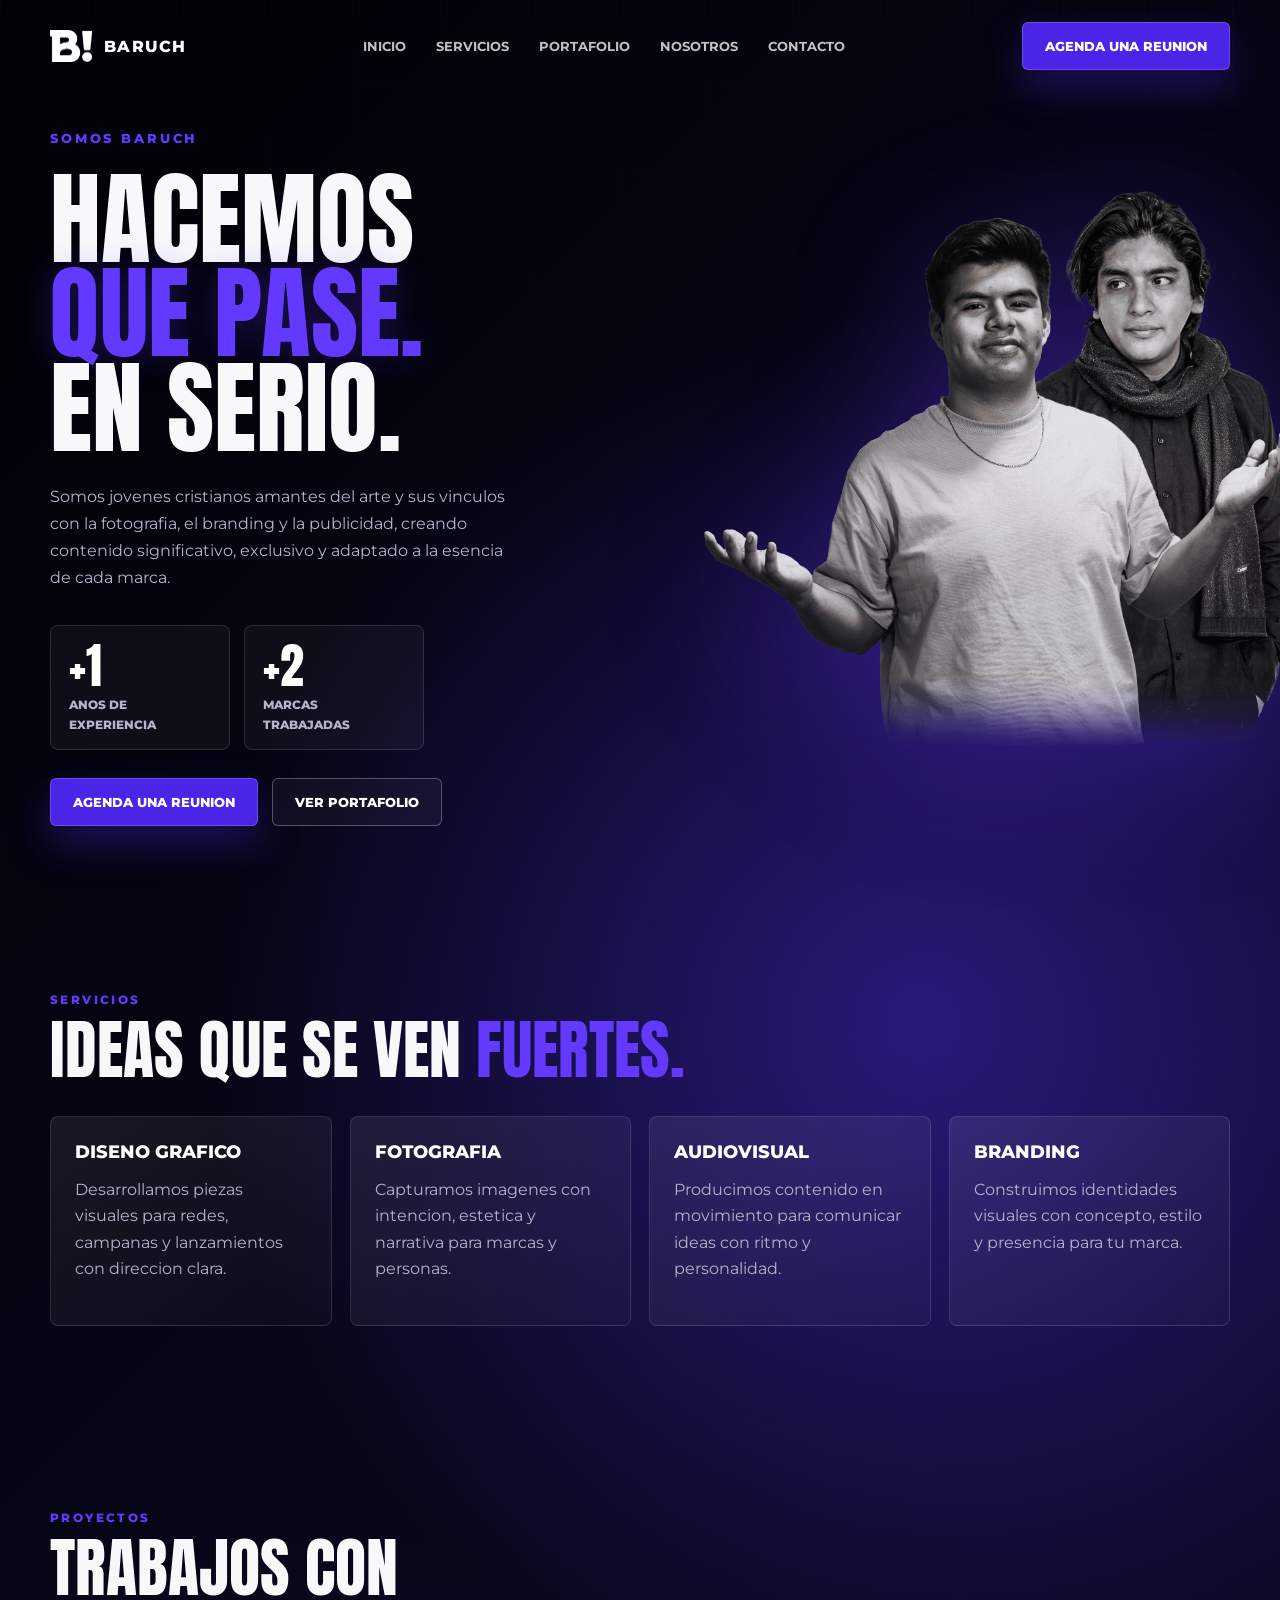
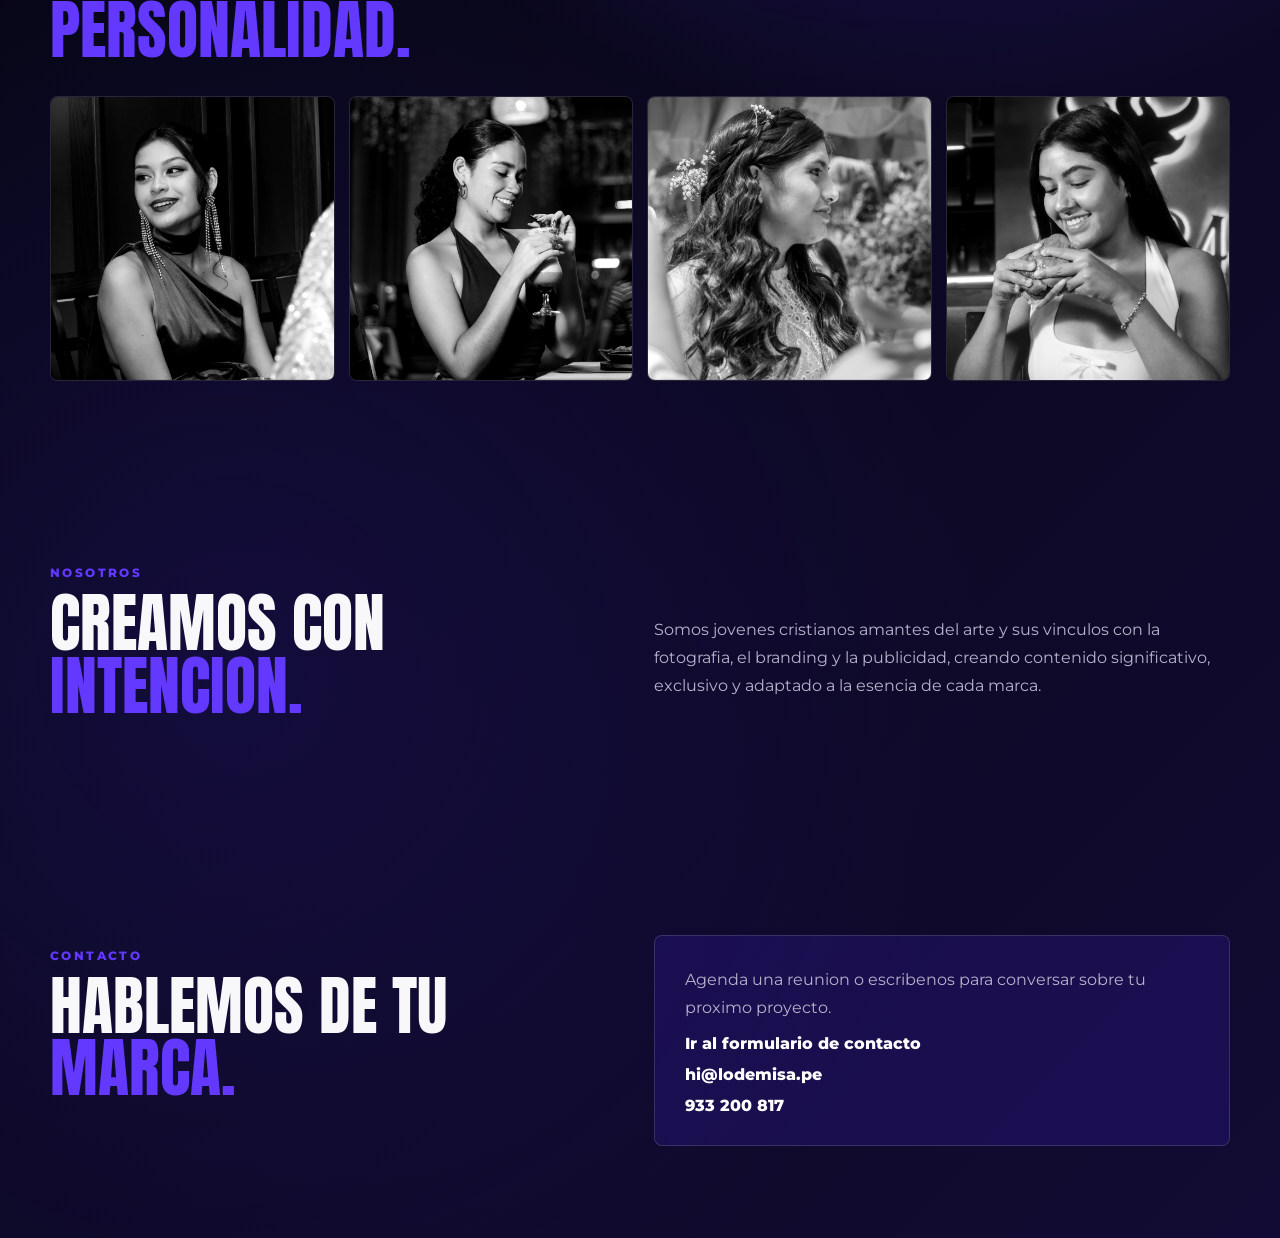
==== commit f4e4c112: "Fix: allow clicks to pass through hero image to navigation buttons" ====
--- a/index.html
+++ b/index.html
@@ -103,6 +103,7 @@
     height:auto;
     z-index:2;
     opacity:.96;
+    pointer-events:none;
     filter:drop-shadow(0 30px 78px rgba(99,56,255,.42));
     transform-origin:center;
     animation:resourceReveal .8s ease-out both .35s, resourcePulse 5.6s ease-in-out infinite 1.2s;
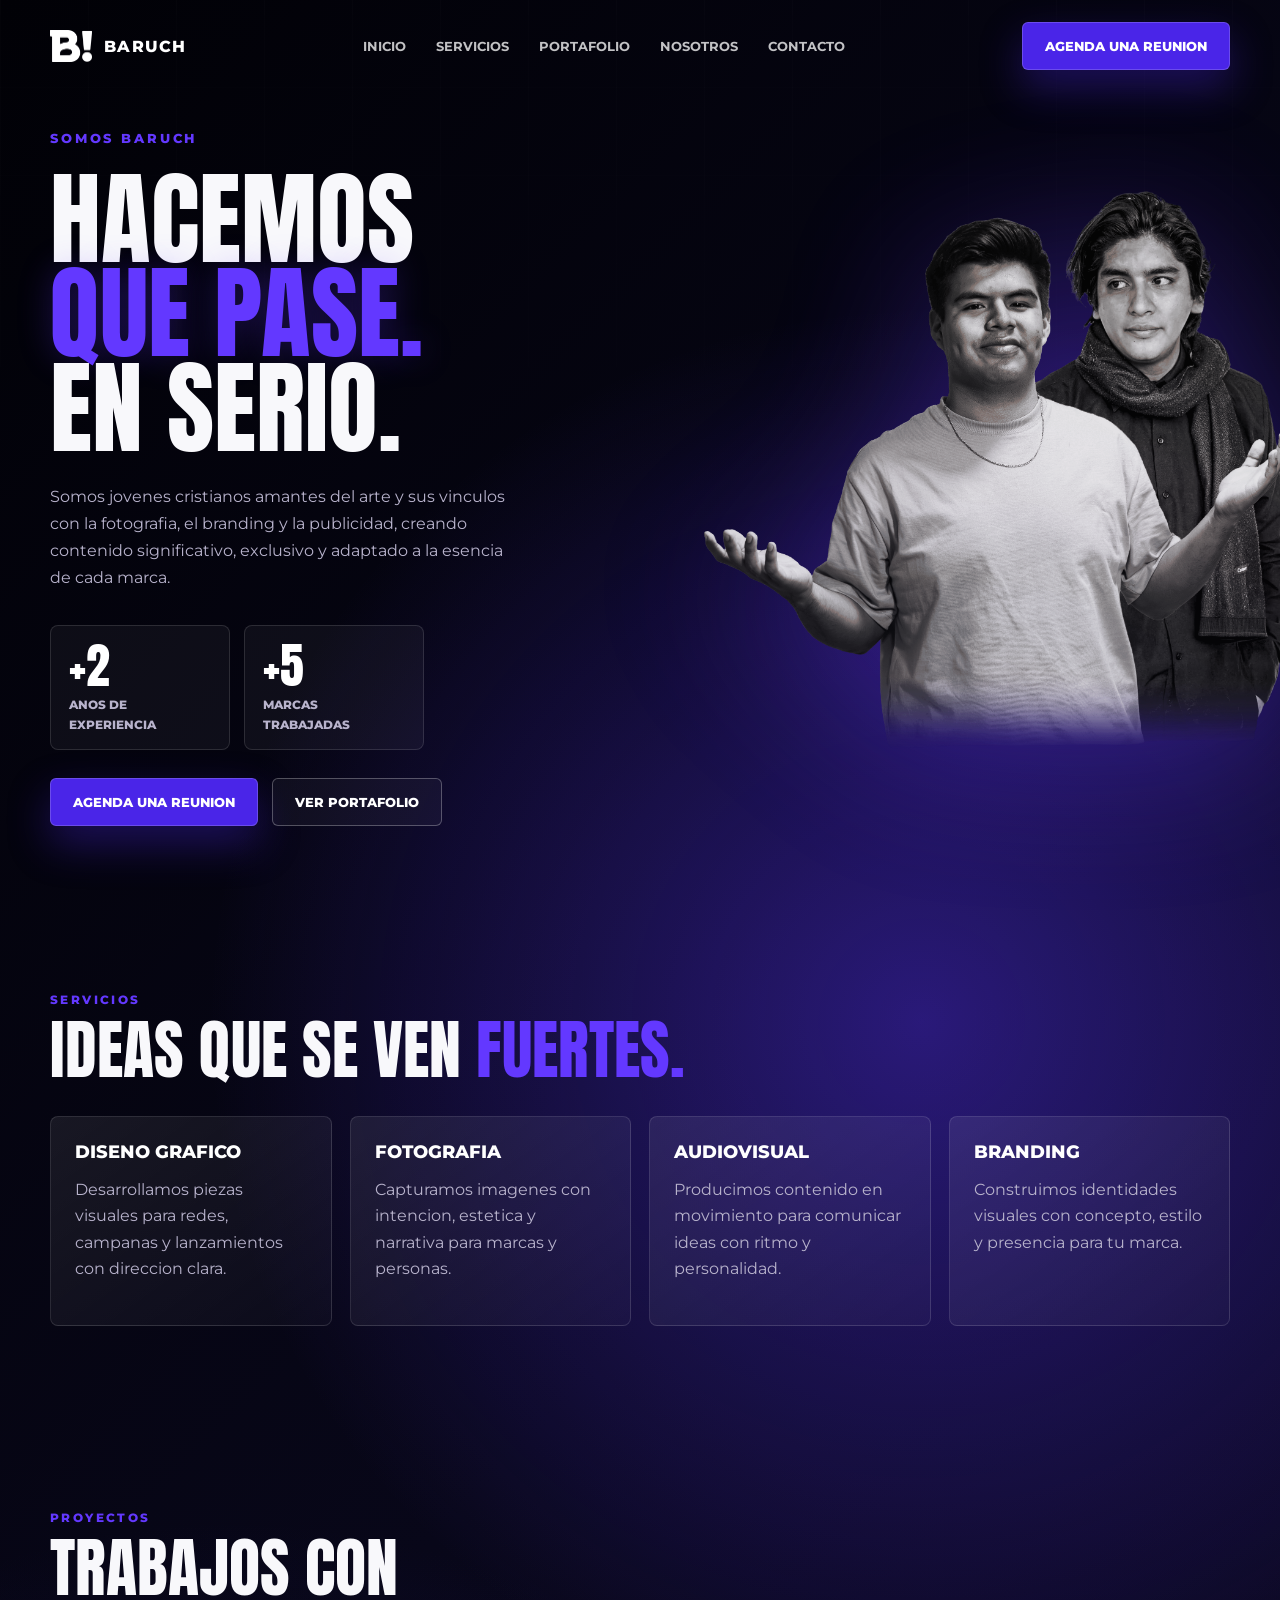
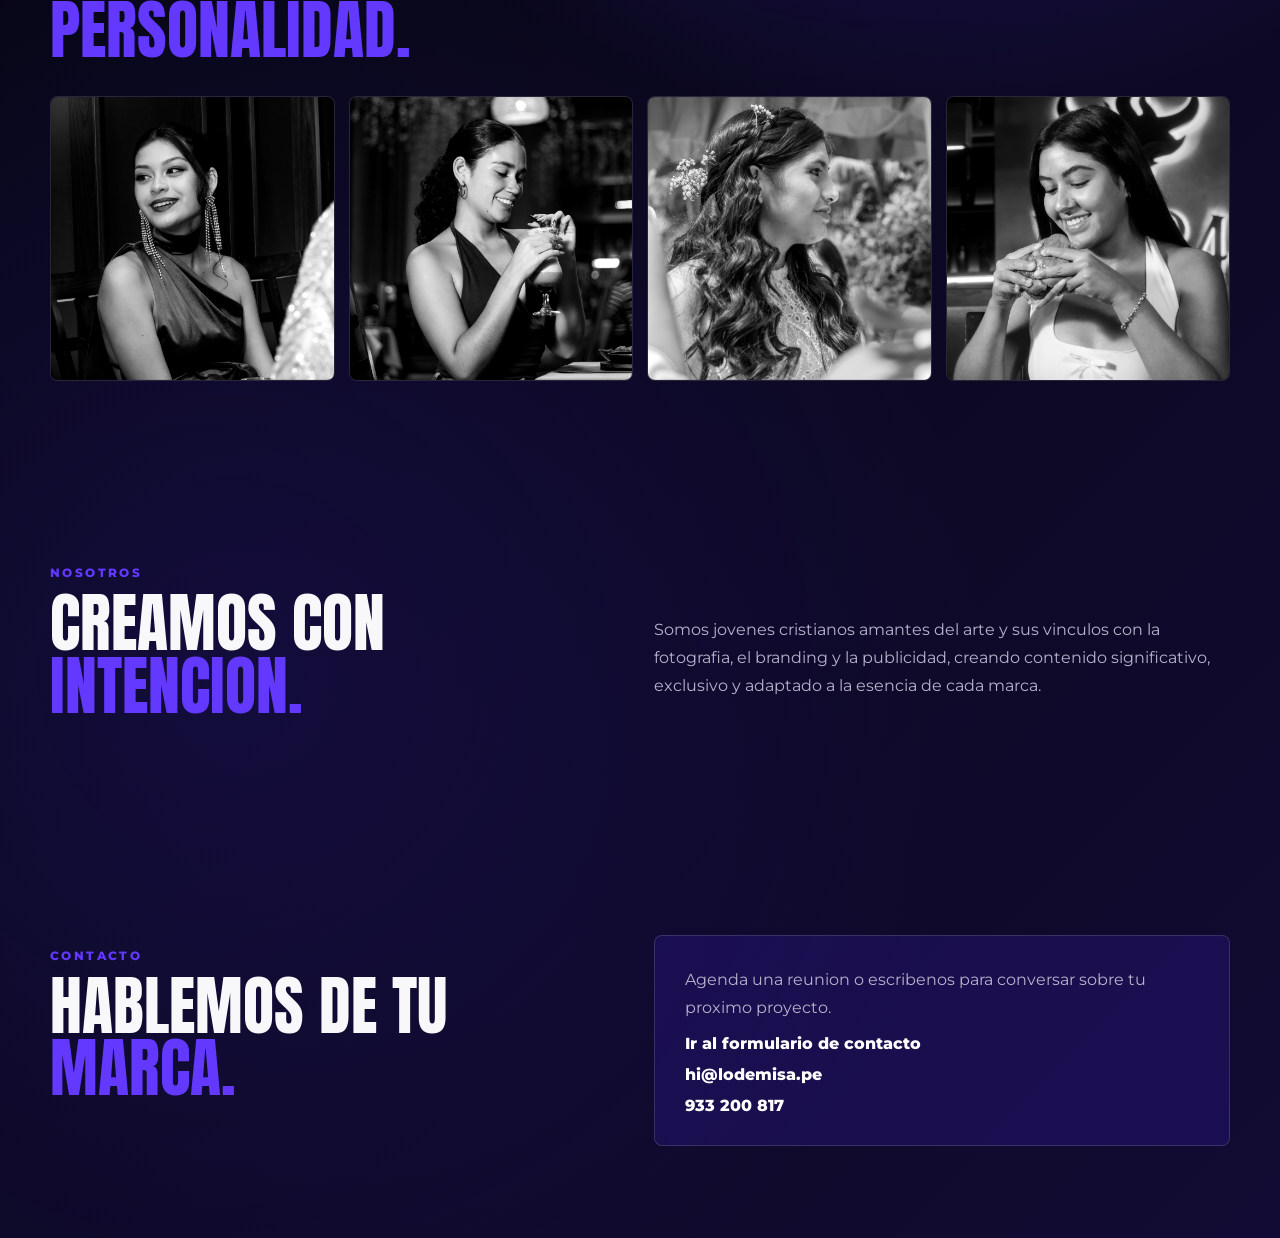
==== commit f2ead66d: "Update index" ====
--- a/index.html
+++ b/index.html
@@ -189,7 +189,7 @@
     .hero-text{ margin-left:auto; margin-right:auto; }
     .hero-buttons{ justify-content:center; }
     .hero-title-wrap{ margin-left:auto; margin-right:auto; }
-    .hero-resource{ right:8%; bottom:36px; width:min(360px, 86vw); opacity:.86; }
+    .hero-resource{ top:auto; right:8%; bottom:36px; width:min(360px, 86vw); opacity:.86; }
     .hero-stats{ justify-content:center; margin-left:auto; margin-right:auto; }
     .hero-right{ min-height:500px; overflow:hidden; }
     .cards, .project-grid, .about-block, .contact-block{ grid-template-columns:1fr; }
